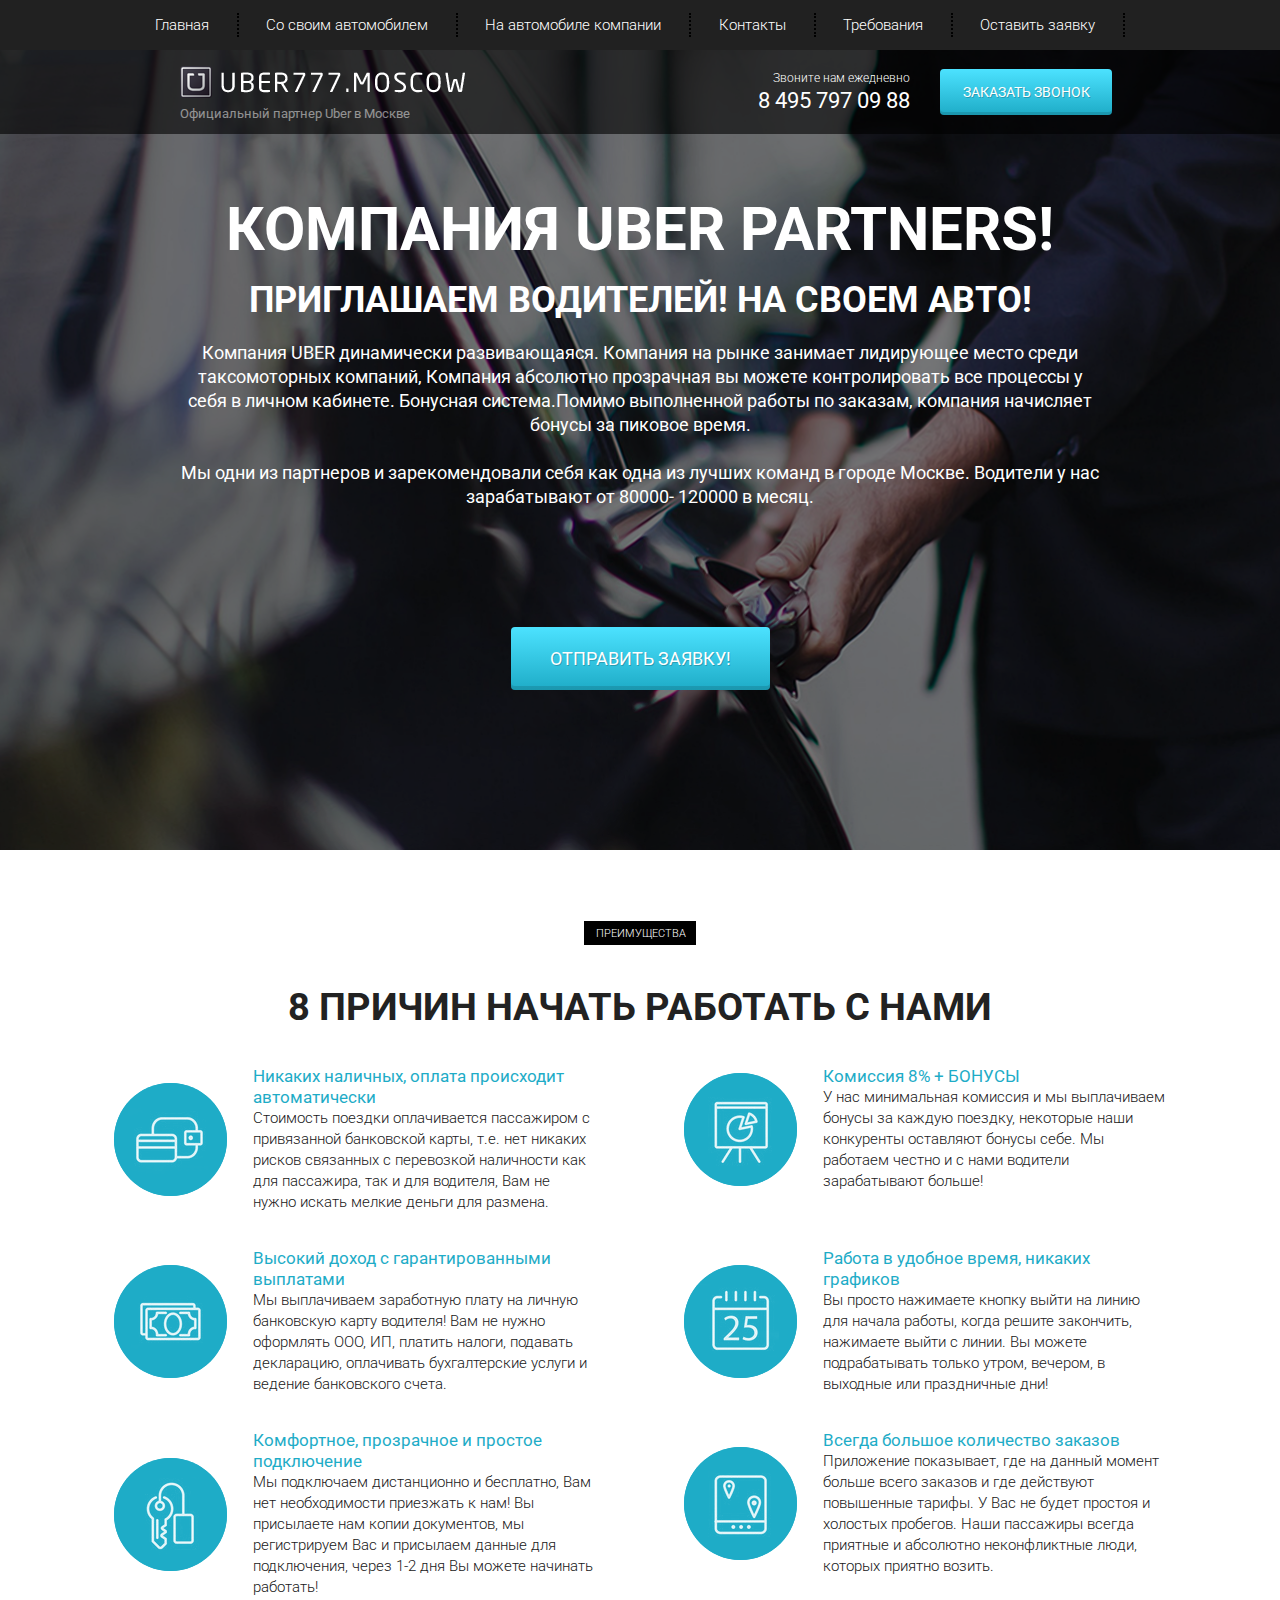
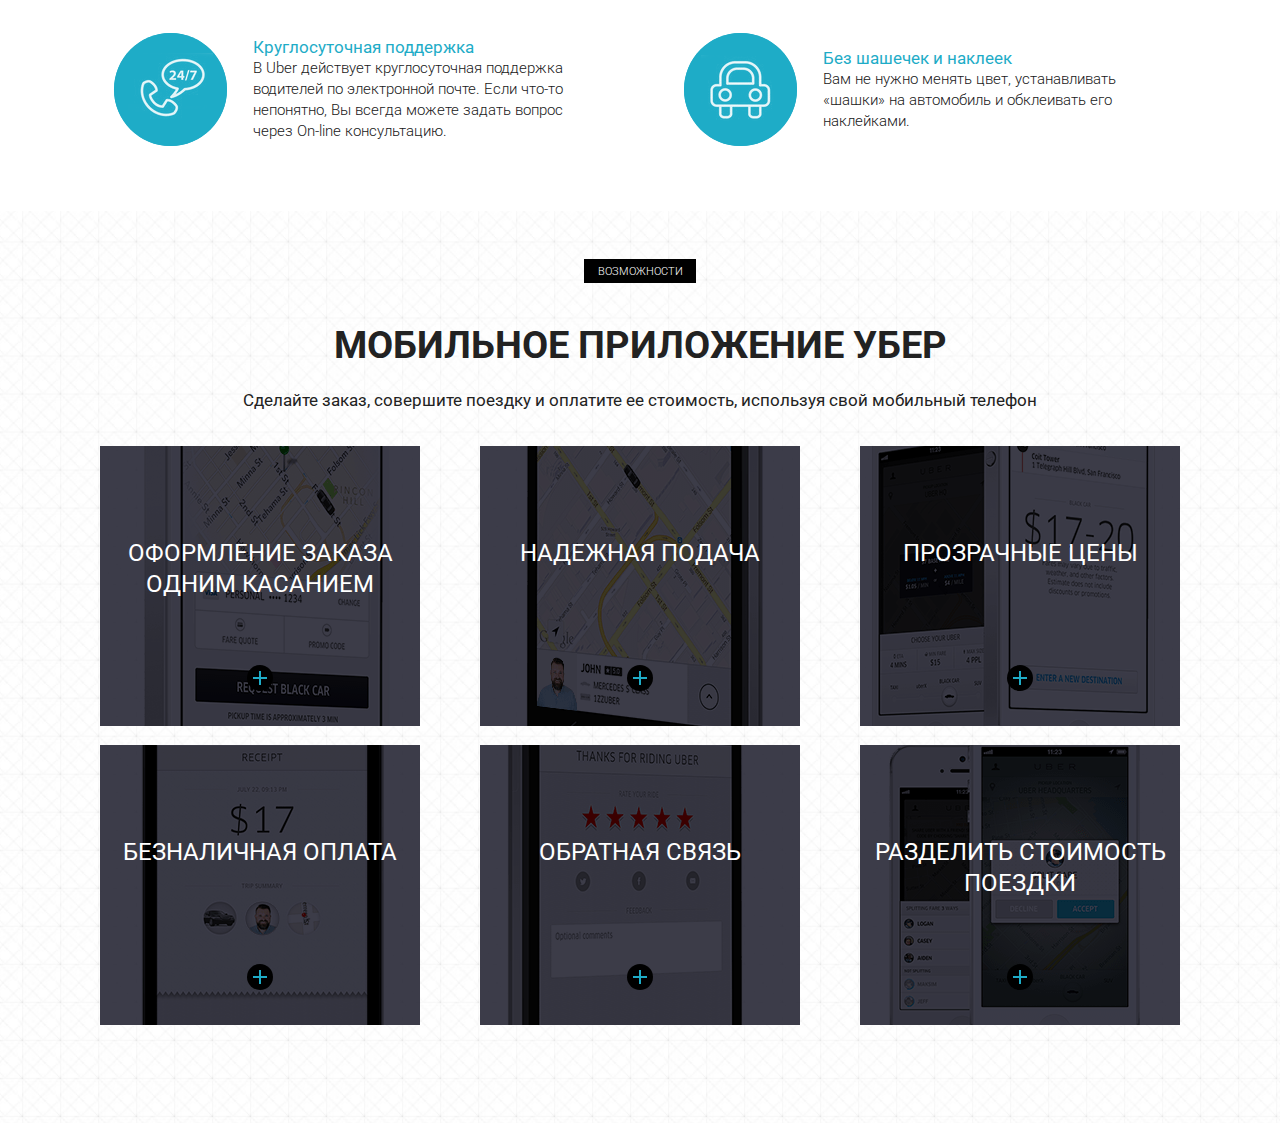
==== index.html @ 52c440d3 "done 4 section" ====
<!DOCTYPE html>
<html lang="ru">

<head>
    <meta charset="UTF-8">
    <meta name="viewport" content="width=device-width, initial-scale=1.0">
    <title>Uber в Москве</title>
    <link href="https://fonts.googleapis.com/css2?family=Roboto:wght@300;400;700&display=swap" rel="stylesheet">
    <link rel="stylesheet" href="css/bootstrap-reboot.min.css">
    <link rel="stylesheet" href="css/bootstrap-grid.min.css">
    <link rel="stylesheet" href="css/style.css">
</head>

<body>

    <header>
        <nav>
            <div class="container">
                <ul class="menu">
                    <li class="menu_item">
                        <a href="#" class="menu_link">Главная</a>
                    </li>
                    <li class="menu_item">
                        <a href="#" class="menu_link">Со своим автомобилем</a>
                    </li>
                    <li class="menu_item">
                        <a href="#" class="menu_link">На автомобиле компании</a>
                    </li>
                    <li class="menu_item">
                        <a href="#" class="menu_link">Контакты</a>
                    </li>
                    <li class="menu_item">
                        <a href="#" class="menu_link">Требования</a>
                    </li>
                    <li class="menu_item">
                        <a href="#" class="menu_link">Оставить заявку</a>
                    </li>
                </ul>

            </div>
        </nav>
        <div class="subheader">
            <div class="container">
                <div class="row">
                    <div class="col-md-4 offset-md-1">
                        <a href="#" class="subheader_logo"><img src="img/logo.png" alt="logo"></a>
                        <div class="subheader_official">Официальный партнер Uber в Москве</div>
                    </div>

                    <div class="col-md-2 offset-md-2">
                        <div class="subheader_call">Звоните нам ежедневно</div>
                        <a href="tel:84957970988" class="subheader_phone">8 495 797 09 88</a>
                    </div>

                    <div class="col-md-2">
                        <button class="subheader_btn">заказать звонок</button>
                    </div>
                </div>
            </div>
        </div>
    </header>

    <section class="promo">
        <div class="container">
            <div class="row">
                <div class="col-md-10 offset-md-1">
                    <h1 class="promo_header">КОМПАНИЯ UBER PARTNERS!</h1>
                    <h2 class="promo_subheader">ПРИГЛАШАЕМ ВОДИТЕЛЕЙ! НА СВОЕМ АВТО!</h2>
                    <div class="promo_descr">
                        Компания UBER динамически развивающаяся. Компания на рынке занимает лидирующее место среди
                        таксомоторных компаний, Компания абсолютно прозрачная вы можете контролировать все процессы у
                        себя в личном кабинете. Бонуcная система.Помимо выполненной работы по заказам, компания
                        начисляет бонусы за
                        пиковое время.
                        <br><br>
                        Мы одни из партнеров и зарекомендовали себя как одна из лучших команд в городе Москве. Водители
                        у нас
                        зарабатывают от 80000- 120000 в месяц.
                    </div>
                    <button class="promo_btn">ОТПРАВИТЬ ЗАЯВКУ!</button>
                </div>
            </div>
        </div>
    </section>

    <section class="reasons">
        <div class="container">
            <div class="label">преимущества</div>
            <h2 class="title">8 причин начать работать с нами</h2>
            <div class="row">
                <div class="col-md-6">
                    <div class="reasons_block">
                        <div class="reasons_round">
                            <img src="img/reasons/reasons_1.png" alt="image">
                        </div>
                        <div class="reasons_descr">
                            <div class="reasons_subtitle">Никаких наличных, оплата происходит автоматически</div>
                            <div class="reasons_text">
                                Стоимость поездки оплачивается пассажиром с привязанной банковской карты, т.е. нет
                                никаких рисков связанных с перевозкой наличности как для пассажира, так и для водителя,
                                Вам не нужно искать мелкие деньги для размена.
                            </div>
                        </div>
                    </div>
                </div>
                <div class="col-md-6">
                    <div class="reasons_block">
                        <div class="reasons_round">
                            <img src="img/reasons/reasons_2.png" alt="image">
                        </div>
                        <div class="reasons_descr">
                            <div class="reasons_subtitle">Комиссия 8% + БОНУСЫ</div>
                            <div class="reasons_text">
                                У нас минимальная комиссия и мы выплачиваем бонусы за каждую поездку, некоторые наши конкуренты оставляют бонусы себе. Мы работаем честно и с нами водители зарабатывают больше!
                            </div>
                        </div>
                    </div>
                </div>
                <div class="col-md-6">
                    <div class="reasons_block">
                        <div class="reasons_round">
                            <img src="img/reasons/reasons_3.png" alt="image">
                        </div>
                        <div class="reasons_descr">
                            <div class="reasons_subtitle">Высокий доход с гарантированными выплатами</div>
                            <div class="reasons_text">
                                Мы выплачиваем заработную плату на личную банковскую карту водителя! Вам не нужно оформлять ООО, ИП, платить налоги, подавать декларацию, оплачивать бухгалтерские услуги и ведение банковского счета.
                            </div>
                        </div>
                    </div>
                </div>
                <div class="col-md-6">
                    <div class="reasons_block">
                        <div class="reasons_round">
                            <img src="img/reasons/reasons_4.png" alt="image">
                        </div>
                        <div class="reasons_descr">
                            <div class="reasons_subtitle">Работа в удобное время, никаких графиков</div>
                            <div class="reasons_text">
                                Вы просто нажимаете кнопку выйти на линию для начала работы, когда решите закончить, нажимаете выйти с линии. Вы можете подрабатывать только утром, вечером, в выходные или праздничные дни!
                            </div>
                        </div>
                    </div>
                </div>
                <div class="col-md-6">
                    <div class="reasons_block">
                        <div class="reasons_round">
                            <img src="img/reasons/reasons_5.png" alt="image">
                        </div>
                        <div class="reasons_descr">
                            <div class="reasons_subtitle">Комфортное, прозрачное и простое подключение</div>
                            <div class="reasons_text">
                                Мы подключаем дистанционно и бесплатно, Вам нет необходимости приезжать к нам! Вы присылаете нам копии документов, мы регистрируем Вас и присылаем данные для подключения, через 1-2 дня Вы можете начинать работать!
                            </div>
                        </div>
                    </div>
                </div>
                <div class="col-md-6">
                    <div class="reasons_block">
                        <div class="reasons_round">
                            <img src="img/reasons/reasons_6.png" alt="image">
                        </div>
                        <div class="reasons_descr">
                            <div class="reasons_subtitle">Всегда большое количество заказов</div>
                            <div class="reasons_text">
                                Приложение показывает, где на данный момент больше всего заказов и где действуют повышенные тарифы. У Вас не будет простоя и холостых пробегов. Наши пассажиры всегда приятные и абсолютно неконфликтные люди, которых приятно возить.
                            </div>
                        </div>
                    </div>
                </div>
                <div class="col-md-6">
                    <div class="reasons_block">
                        <div class="reasons_round">
                            <img src="img/reasons/reasons_7.png" alt="image">
                        </div>
                        <div class="reasons_descr">
                            <div class="reasons_subtitle">Круглосуточная поддержка</div>
                            <div class="reasons_text">
                                В Uber действует круглосуточная поддержка водителей по электронной почте. Если что-то непонятно, Вы всегда можете задать вопрос через On-line консультацию.
                            </div>
                        </div>
                    </div>
                </div>
                <div class="col-md-6">
                    <div class="reasons_block">
                        <div class="reasons_round">
                            <img src="img/reasons/reasons_8.png" alt="image">
                        </div>
                        <div class="reasons_descr">
                            <div class="reasons_subtitle">Без шашечек и наклеек</div>
                            <div class="reasons_text">
                                Вам не нужно менять цвет, устанавливать «шашки» на автомобиль и обклеивать его наклейками.
                            </div>
                        </div>
                    </div>
                </div>
            </div>
        </div>
    </section>

    <section class="mobile">
        <div class="container">
            <div class="label">Возможности</div>
            <div class="title">мобильное приложение убер</div>
            <div class="subtitle">Сделайте заказ, совершите поездку и оплатите ее стоимость, используя свой мобильный телефон</div>

            <div class="row">
                <div class="col-md-4">
                    <div class="mobile_item mobile_item_1">
                        <div class="mobile_item_subtitle">оформление заказа одним касанием</div>
                        <div class="mobile_item_plus"><img src="img/icons/plus.png" alt="plus"></div>
                    </div>
                </div>
                <div class="col-md-4">
                    <div class="mobile_item mobile_item_2">
                        <div class="mobile_item_subtitle">надежная подача</div>
                        <div class="mobile_item_plus"><img src="img/icons/plus.png" alt="plus"></div>
                    </div>
                </div>
                <div class="col-md-4">
                    <div class="mobile_item mobile_item_3">
                        <div class="mobile_item_subtitle">прозрачные цены</div>
                        <div class="mobile_item_plus"><img src="img/icons/plus.png" alt="plus"></div>
                    </div>
                </div>
                <div class="col-md-4">
                    <div class="mobile_item mobile_item_4">
                        <div class="mobile_item_subtitle">безналичная оплата</div>
                        <div class="mobile_item_plus"><img src="img/icons/plus.png" alt="plus"></div>
                    </div>
                </div>
                <div class="col-md-4">
                    <div class="mobile_item mobile_item_5">
                        <div class="mobile_item_subtitle">обратная связь</div>
                        <div class="mobile_item_plus"><img src="img/icons/plus.png" alt="plus"></div>
                    </div>
                </div>
                <div class="col-md-4">
                    <div class="mobile_item mobile_item_6">
                        <div class="mobile_item_subtitle">разделить стоимость поездки</div>
                        <div class="mobile_item_plus"><img src="img/icons/plus.png" alt="plus"></div>
                    </div>
                </div>
            </div>
        </div>
    </section>



</body>

</html>
---- css/style.css ----
@charset "UTF-8";
* {
  font-family: "Roboto", sans-serif;
  -webkit-box-sizing: border-box;
          box-sizing: border-box;
}

/* Меню */
header {
  position: relative;
  height: 50px;
}

nav {
  height: 50px;
  background-color: #212121;
  width: 100%;
  position: fixed;
  z-index: 2;
}

.menu {
  display: -webkit-box;
  display: -ms-flexbox;
  display: flex;
  -webkit-box-pack: justify;
      -ms-flex-pack: justify;
          justify-content: space-between;
  padding: 13px 70px;
  margin: 0;
  list-style-type: none;
}

.menu_link {
  color: #ffffff;
  font-size: 15px;
  font-weight: 300;
}

.menu_item {
  border-right: 2px dotted black;
  padding-right: 28px;
}

.subheader {
  position: absolute;
  top: 50px;
  width: 100%;
  height: 84px;
  background-color: rgba(0, 0, 0, 0.6);
}

.subheader_logo {
  display: block;
  max-width: 100%;
  margin-top: 16px;
}

.subheader_official {
  margin-top: 6px;
  opacity: 0.5;
  color: #ffffff;
  font-size: 13px;
  font-weight: 400;
}

.subheader_call {
  margin-top: 19px;
  color: #ffffff;
  font-size: 12px;
  font-weight: 300;
  text-align: right;
}

.subheader_phone {
  display: block;
  margin-top: 8px;
  color: #ffffff;
  font-size: 22px;
  font-weight: 400;
  font-style: normal;
  text-align: right;
  text-transform: uppercase;
  line-height: 12px;
}

.subheader_btn {
  margin-top: 19px;
  width: 172px;
  height: 46px;
  -webkit-box-shadow: inset 0 -3px 0 rgba(0, 0, 0, 0.12);
          box-shadow: inset 0 -3px 0 rgba(0, 0, 0, 0.12);
  border: none;
  border-radius: 4px;
  background-image: -webkit-gradient(linear, left bottom, left top, from(#1eacc7), to(#4ce2ff));
  background-image: linear-gradient(to top, #1eacc7 0%, #4ce2ff 100%);
  text-shadow: 1px 1px 0 rgba(0, 0, 0, 0.21);
  color: #ffffff;
  font-size: 14px;
  font-weight: 400;
  text-align: center;
  text-transform: uppercase;
}

.subheader_btn:hover {
  cursor: pointer;
}

/* Промо */
.promo {
  min-height: 800px;
  background: url("../img/bg_main.png") center center/cover no-repeat;
  padding: 150px 0 135px 0;
}

.promo_header {
  color: #ffffff;
  font-size: 60px;
  font-weight: 700;
  text-align: center;
  text-transform: uppercase;
  line-height: 60px;
  margin: 0;
}

.promo_subheader {
  color: #ffffff;
  font-weight: 700;
  text-align: center;
  text-transform: uppercase;
  font-size: 36px;
  line-height: 36px;
  margin: 0;
  margin-top: 22px;
}

.promo_descr {
  color: #ffffff;
  font-size: 18px;
  font-weight: 400;
  line-height: 24px;
  text-align: center;
  margin-top: 23px;
}

.promo_btn {
  display: block;
  margin: 118px auto 0 auto;
  width: 259px;
  height: 63px;
  -webkit-box-shadow: inset 0 -4px 0 rgba(0, 0, 0, 0.12);
          box-shadow: inset 0 -4px 0 rgba(0, 0, 0, 0.12);
  border: none;
  border-radius: 4px;
  background-image: -webkit-gradient(linear, left bottom, left top, from(#1eacc7), to(#4ce2ff));
  background-image: linear-gradient(to top, #1eacc7 0%, #4ce2ff 100%);
  text-shadow: 1px 1px 0 rgba(0, 0, 0, 0.21);
  color: #ffffff;
  font-size: 18px;
  font-weight: 400;
  text-align: center;
  text-transform: uppercase;
}

.promo_btn:hover {
  cursor: pointer;
}

/* Преимущества */
.reasons {
  padding: 71px 0 65px 0;
}

.label {
  margin: 0 auto;
  width: 112px;
  height: 24px;
  background-color: #000000;
  padding: 5px 12px;
  color: #ffffff;
  font-size: 11px;
  font-weight: 300;
  text-transform: uppercase;
  text-align: center;
}

.title {
  margin-bottom: 0;
  margin-top: 38px;
  color: #222222;
  font-size: 38px;
  font-weight: 700;
  line-height: 48px;
  text-align: center;
  text-transform: uppercase;
}

.subtitle {
  margin-top: 19px;
  color: #222222;
  font-size: 17px;
  font-weight: 400;
  text-align: center;
}

.reasons_block {
  display: -webkit-box;
  display: -ms-flexbox;
  display: flex;
  -webkit-box-pack: center;
      -ms-flex-pack: center;
          justify-content: center;
  -webkit-box-align: center;
      -ms-flex-align: center;
          align-items: center;
  margin-top: 35px;
}

.reasons_round {
  display: -webkit-box;
  display: -ms-flexbox;
  display: flex;
  -webkit-box-pack: center;
      -ms-flex-pack: center;
          justify-content: center;
  -webkit-box-align: center;
      -ms-flex-align: center;
          align-items: center;
  margin-right: 26px;
  width: 113px;
  height: 113px;
  background-color: #1eacc7;
  border-radius: 100%;
}

.reasons_descr {
  width: 343px;
}

.reasons_subtitle {
  line-height: 21px;
  color: #1eacc7;
  font-size: 17px;
  font-weight: 400;
}

.reasons_text {
  color: #202020;
  font-size: 15px;
  font-weight: 300;
  line-height: 21px;
}

/* Мобильное приложение Uber */
.mobile {
  min-height: 864px;
  padding: 48px 0 79px 0;
  background: url("../img/mobile_bg.png") center center/cover no-repeat;
}

.mobile .row {
  margin-top: 32px;
}

.mobile_item {
  position: relative;
  width: 320px;
  height: 280px;
  margin: 0 auto;
  margin-bottom: 19px;
  padding-top: 92px;
}

.mobile_item_1 {
  background: url("../img/mobile/mobile_screen_1.png") center center/cover no-repeat;
}

.mobile_item_2 {
  background: url("../img/mobile/mobile_screen_2.png") center center/cover no-repeat;
}

.mobile_item_3 {
  background: url("../img/mobile/mobile_screen_3.png") center center/cover no-repeat;
}

.mobile_item_4 {
  background: url("../img/mobile/mobile_screen_4.png") center center/cover no-repeat;
}

.mobile_item_5 {
  background: url("../img/mobile/mobile_screen_5.png") center center/cover no-repeat;
}

.mobile_item_6 {
  background: url("../img/mobile/mobile_screen_6.png") center center/cover no-repeat;
}

.mobile_item_subtitle {
  color: #ffffff;
  font-size: 24px;
  font-weight: 400;
  line-height: 31px;
  text-align: center;
  text-transform: uppercase;
}

.mobile_item_plus {
  display: -webkit-box;
  display: -ms-flexbox;
  display: flex;
  -webkit-box-pack: center;
      -ms-flex-pack: center;
          justify-content: center;
  -webkit-box-align: center;
      -ms-flex-align: center;
          align-items: center;
  position: absolute;
  bottom: 35px;
  left: 50%;
  -webkit-transform: translateX(-50%);
          transform: translateX(-50%);
  width: 26px;
  height: 26px;
  background-color: #000000;
  margin: 0 auto;
  border-radius: 100%;
  cursor: pointer;
}
/*# sourceMappingURL=style.css.map */
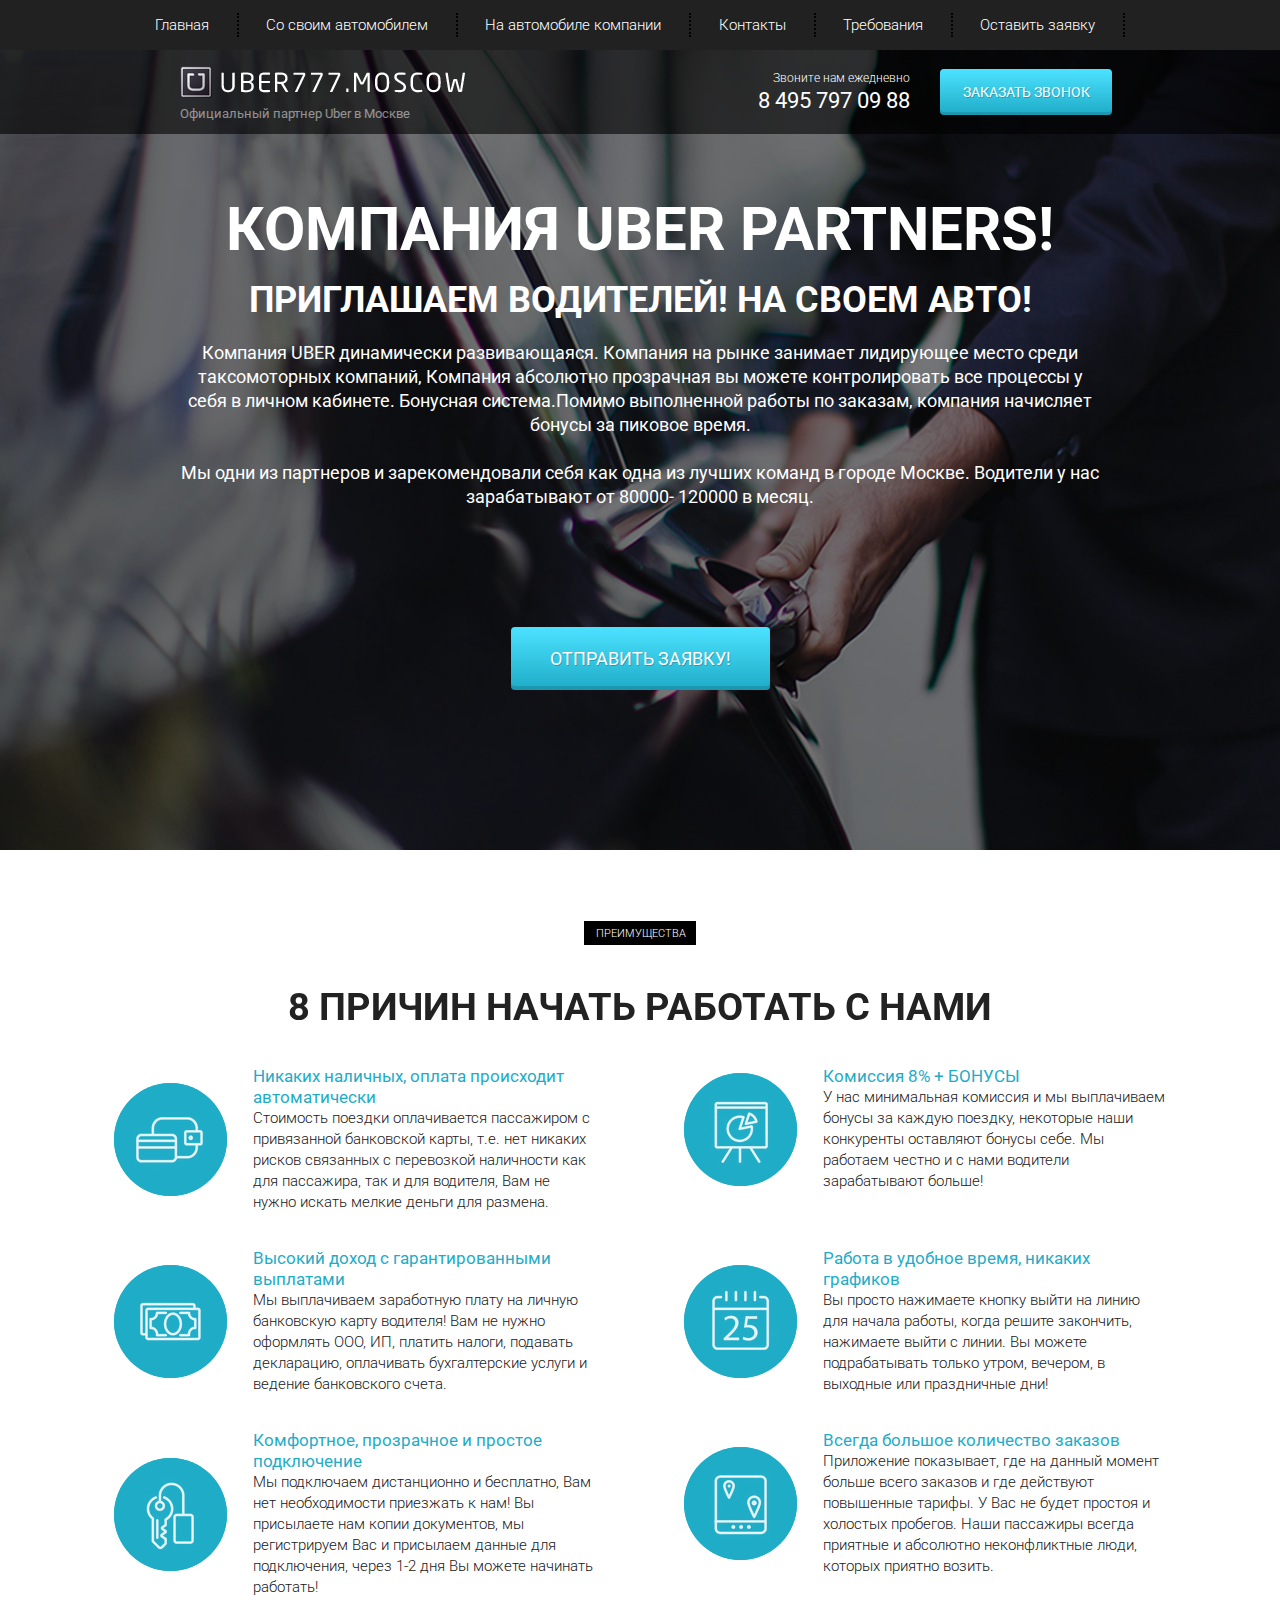
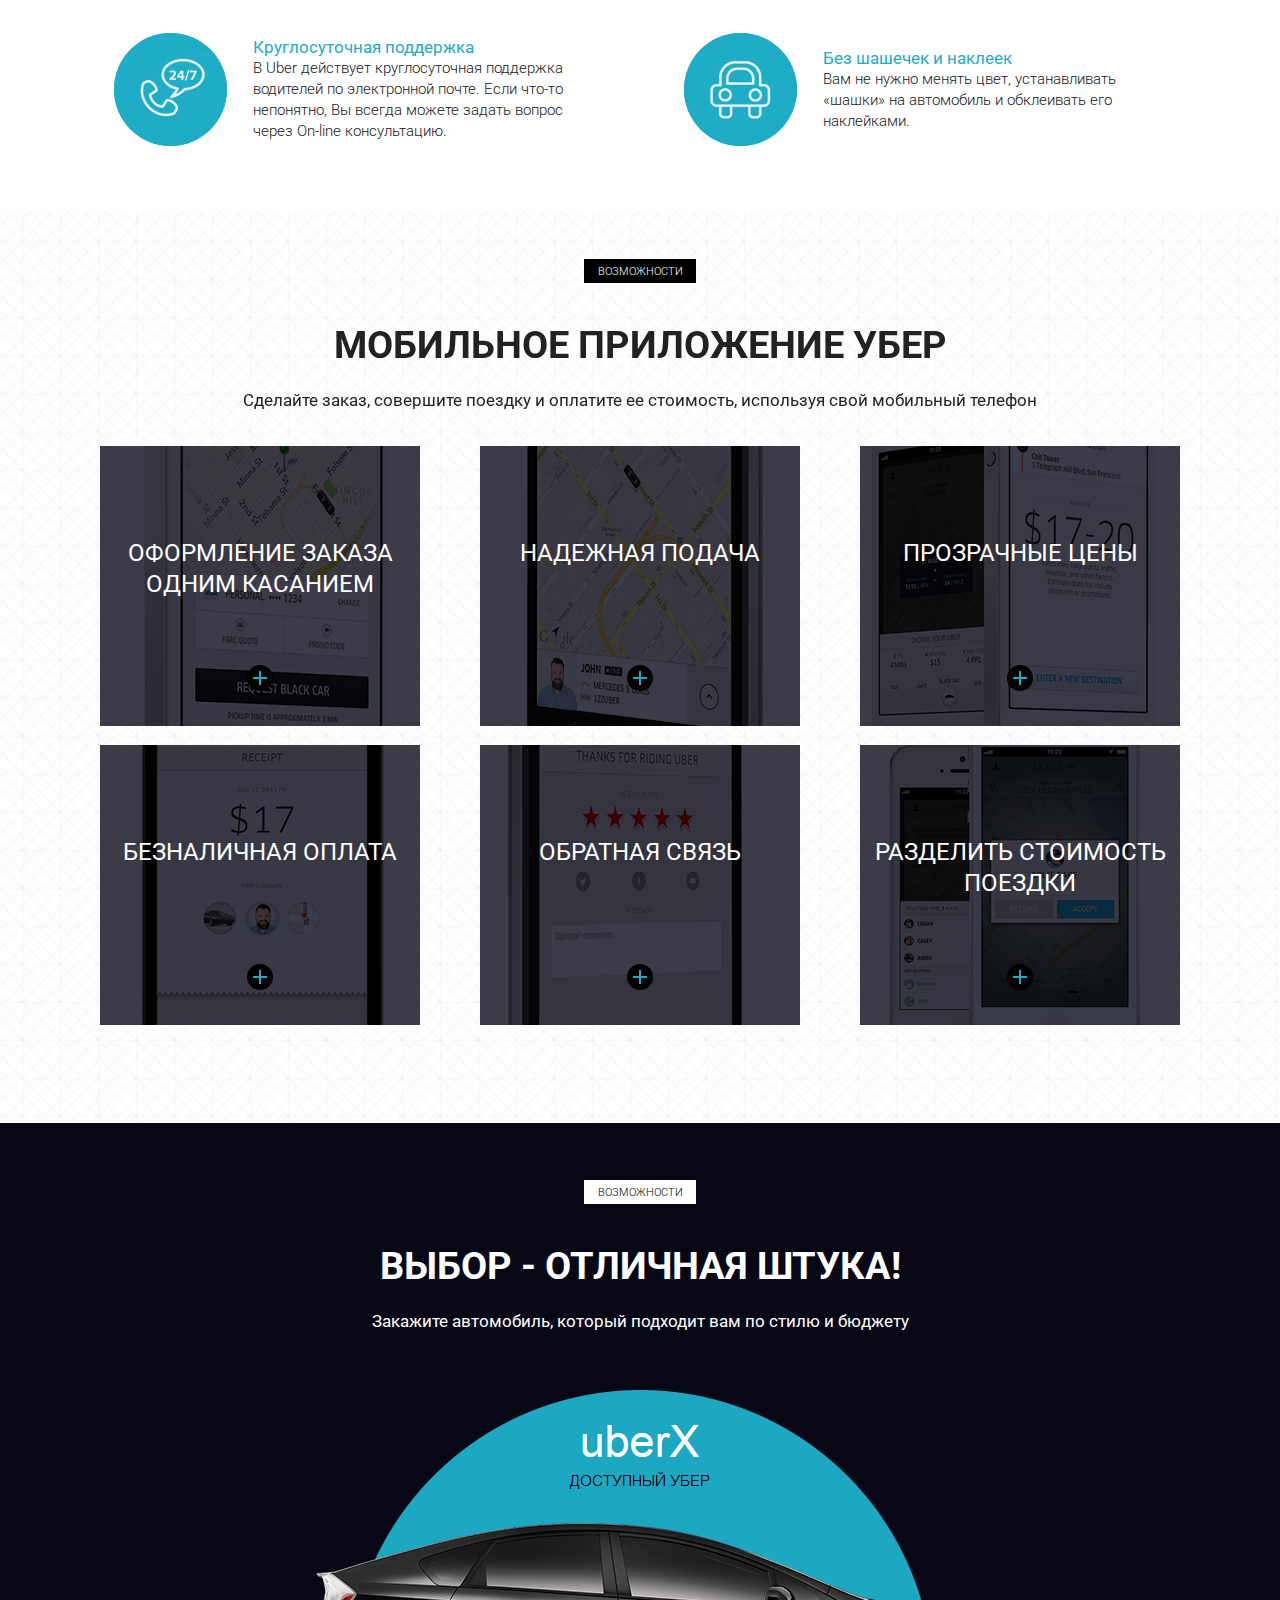
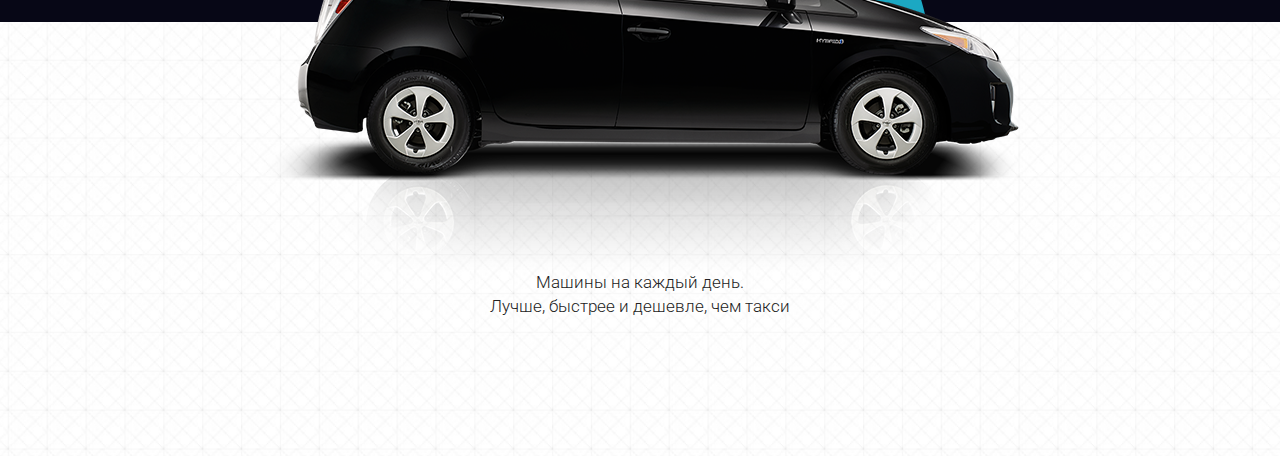
==== commit eaef8685: "done choice section" ====
--- a/index.html
+++ b/index.html
@@ -103,6 +103,7 @@
                         </div>
                     </div>
                 </div>
+
                 <div class="col-md-6">
                     <div class="reasons_block">
                         <div class="reasons_round">
@@ -111,11 +112,14 @@
                         <div class="reasons_descr">
                             <div class="reasons_subtitle">Комиссия 8% + БОНУСЫ</div>
                             <div class="reasons_text">
-                                У нас минимальная комиссия и мы выплачиваем бонусы за каждую поездку, некоторые наши конкуренты оставляют бонусы себе. Мы работаем честно и с нами водители зарабатывают больше!
-                            </div>
-                        </div>
-                    </div>
-                </div>
+                                У нас минимальная комиссия и мы выплачиваем бонусы за каждую поездку, некоторые наши
+                                конкуренты оставляют бонусы себе. Мы работаем честно и с нами водители зарабатывают
+                                больше!
+                            </div>
+                        </div>
+                    </div>
+                </div>
+
                 <div class="col-md-6">
                     <div class="reasons_block">
                         <div class="reasons_round">
@@ -124,11 +128,14 @@
                         <div class="reasons_descr">
                             <div class="reasons_subtitle">Высокий доход с гарантированными выплатами</div>
                             <div class="reasons_text">
-                                Мы выплачиваем заработную плату на личную банковскую карту водителя! Вам не нужно оформлять ООО, ИП, платить налоги, подавать декларацию, оплачивать бухгалтерские услуги и ведение банковского счета.
-                            </div>
-                        </div>
-                    </div>
-                </div>
+                                Мы выплачиваем заработную плату на личную банковскую карту водителя! Вам не нужно
+                                оформлять ООО, ИП, платить налоги, подавать декларацию, оплачивать бухгалтерские услуги
+                                и ведение банковского счета.
+                            </div>
+                        </div>
+                    </div>
+                </div>
+
                 <div class="col-md-6">
                     <div class="reasons_block">
                         <div class="reasons_round">
@@ -137,11 +144,14 @@
                         <div class="reasons_descr">
                             <div class="reasons_subtitle">Работа в удобное время, никаких графиков</div>
                             <div class="reasons_text">
-                                Вы просто нажимаете кнопку выйти на линию для начала работы, когда решите закончить, нажимаете выйти с линии. Вы можете подрабатывать только утром, вечером, в выходные или праздничные дни!
-                            </div>
-                        </div>
-                    </div>
-                </div>
+                                Вы просто нажимаете кнопку выйти на линию для начала работы, когда решите закончить,
+                                нажимаете выйти с линии. Вы можете подрабатывать только утром, вечером, в выходные или
+                                праздничные дни!
+                            </div>
+                        </div>
+                    </div>
+                </div>
+
                 <div class="col-md-6">
                     <div class="reasons_block">
                         <div class="reasons_round">
@@ -150,11 +160,14 @@
                         <div class="reasons_descr">
                             <div class="reasons_subtitle">Комфортное, прозрачное и простое подключение</div>
                             <div class="reasons_text">
-                                Мы подключаем дистанционно и бесплатно, Вам нет необходимости приезжать к нам! Вы присылаете нам копии документов, мы регистрируем Вас и присылаем данные для подключения, через 1-2 дня Вы можете начинать работать!
-                            </div>
-                        </div>
-                    </div>
-                </div>
+                                Мы подключаем дистанционно и бесплатно, Вам нет необходимости приезжать к нам! Вы
+                                присылаете нам копии документов, мы регистрируем Вас и присылаем данные для подключения,
+                                через 1-2 дня Вы можете начинать работать!
+                            </div>
+                        </div>
+                    </div>
+                </div>
+
                 <div class="col-md-6">
                     <div class="reasons_block">
                         <div class="reasons_round">
@@ -163,11 +176,14 @@
                         <div class="reasons_descr">
                             <div class="reasons_subtitle">Всегда большое количество заказов</div>
                             <div class="reasons_text">
-                                Приложение показывает, где на данный момент больше всего заказов и где действуют повышенные тарифы. У Вас не будет простоя и холостых пробегов. Наши пассажиры всегда приятные и абсолютно неконфликтные люди, которых приятно возить.
-                            </div>
-                        </div>
-                    </div>
-                </div>
+                                Приложение показывает, где на данный момент больше всего заказов и где действуют
+                                повышенные тарифы. У Вас не будет простоя и холостых пробегов. Наши пассажиры всегда
+                                приятные и абсолютно неконфликтные люди, которых приятно возить.
+                            </div>
+                        </div>
+                    </div>
+                </div>
+
                 <div class="col-md-6">
                     <div class="reasons_block">
                         <div class="reasons_round">
@@ -176,11 +192,13 @@
                         <div class="reasons_descr">
                             <div class="reasons_subtitle">Круглосуточная поддержка</div>
                             <div class="reasons_text">
-                                В Uber действует круглосуточная поддержка водителей по электронной почте. Если что-то непонятно, Вы всегда можете задать вопрос через On-line консультацию.
-                            </div>
-                        </div>
-                    </div>
-                </div>
+                                В Uber действует круглосуточная поддержка водителей по электронной почте. Если что-то
+                                непонятно, Вы всегда можете задать вопрос через On-line консультацию.
+                            </div>
+                        </div>
+                    </div>
+                </div>
+
                 <div class="col-md-6">
                     <div class="reasons_block">
                         <div class="reasons_round">
@@ -189,7 +207,8 @@
                         <div class="reasons_descr">
                             <div class="reasons_subtitle">Без шашечек и наклеек</div>
                             <div class="reasons_text">
-                                Вам не нужно менять цвет, устанавливать «шашки» на автомобиль и обклеивать его наклейками.
+                                Вам не нужно менять цвет, устанавливать «шашки» на автомобиль и обклеивать его
+                                наклейками.
                             </div>
                         </div>
                     </div>
@@ -202,7 +221,8 @@
         <div class="container">
             <div class="label">Возможности</div>
             <div class="title">мобильное приложение убер</div>
-            <div class="subtitle">Сделайте заказ, совершите поездку и оплатите ее стоимость, используя свой мобильный телефон</div>
+            <div class="subtitle">Сделайте заказ, совершите поездку и оплатите ее стоимость, используя свой мобильный
+                телефон</div>
 
             <div class="row">
                 <div class="col-md-4">
@@ -211,30 +231,35 @@
                         <div class="mobile_item_plus"><img src="img/icons/plus.png" alt="plus"></div>
                     </div>
                 </div>
+
                 <div class="col-md-4">
                     <div class="mobile_item mobile_item_2">
                         <div class="mobile_item_subtitle">надежная подача</div>
                         <div class="mobile_item_plus"><img src="img/icons/plus.png" alt="plus"></div>
                     </div>
                 </div>
+
                 <div class="col-md-4">
                     <div class="mobile_item mobile_item_3">
                         <div class="mobile_item_subtitle">прозрачные цены</div>
                         <div class="mobile_item_plus"><img src="img/icons/plus.png" alt="plus"></div>
                     </div>
                 </div>
+
                 <div class="col-md-4">
                     <div class="mobile_item mobile_item_4">
                         <div class="mobile_item_subtitle">безналичная оплата</div>
                         <div class="mobile_item_plus"><img src="img/icons/plus.png" alt="plus"></div>
                     </div>
                 </div>
+
                 <div class="col-md-4">
                     <div class="mobile_item mobile_item_5">
                         <div class="mobile_item_subtitle">обратная связь</div>
                         <div class="mobile_item_plus"><img src="img/icons/plus.png" alt="plus"></div>
                     </div>
                 </div>
+
                 <div class="col-md-4">
                     <div class="mobile_item mobile_item_6">
                         <div class="mobile_item_subtitle">разделить стоимость поездки</div>
@@ -245,6 +270,22 @@
         </div>
     </section>
 
+    <section class="choice">
+        <div class="container">
+            <div class="black"></div>
+            <div class="label label_white">возможности</div>
+            <h2 class="title title_white hidden-320">Выбор - отличная штука!</h2>
+            <div class="subtitle subtitle_white hidden-320">Закажите автомобиль, который подходит вам по стилю и бюджету
+            </div>
+
+            <img src="img/uber_car.png" alt="uber car" class="choice_img">
+            <div class="choice_descr">
+                Машины на каждый день.<br>
+                Лучше, быстрее и дешевле, чем такси
+            </div>
+        </div>
+    </section>
+
 
 
 </body>
--- a/css/style.css
+++ b/css/style.css
@@ -172,6 +172,7 @@
 }
 
 .label {
+  position: relative;
   margin: 0 auto;
   width: 112px;
   height: 24px;
@@ -182,9 +183,20 @@
   font-weight: 300;
   text-transform: uppercase;
   text-align: center;
+  z-index: 2;
+}
+
+.label_white {
+  background-color: #fff;
+  color: #000;
+}
+
+.label_min {
+  width: 76px;
 }
 
 .title {
+  position: relative;
   margin-bottom: 0;
   margin-top: 38px;
   color: #222222;
@@ -193,14 +205,25 @@
   line-height: 48px;
   text-align: center;
   text-transform: uppercase;
+  z-index: 2;
+}
+
+.title_white {
+  color: #fff;
 }
 
 .subtitle {
+  position: relative;
   margin-top: 19px;
   color: #222222;
   font-size: 17px;
   font-weight: 400;
   text-align: center;
+  z-index: 2;
+}
+
+.subtitle_white {
+  color: #fff;
 }
 
 .reasons_block {
@@ -326,4 +349,37 @@
   border-radius: 100%;
   cursor: pointer;
 }
+
+/* Choice */
+.choice {
+  position: relative;
+  min-height: 895px;
+  padding: 57px 0 138px 0;
+  background: url("../img/mobile_bg.png") center center/cover no-repeat;
+}
+
+.choice img {
+  position: relative;
+  display: block;
+  margin: 56px auto 0 auto;
+  z-index: 2;
+}
+
+.choice_descr {
+  text-align: center;
+  color: #222222;
+  font-size: 17px;
+  font-weight: 300;
+  line-height: 24px;
+}
+
+.choice .black {
+  position: absolute;
+  top: 0;
+  left: 0;
+  height: 499px;
+  width: 100%;
+  background-color: #070716;
+  z-index: 1;
+}
 /*# sourceMappingURL=style.css.map */